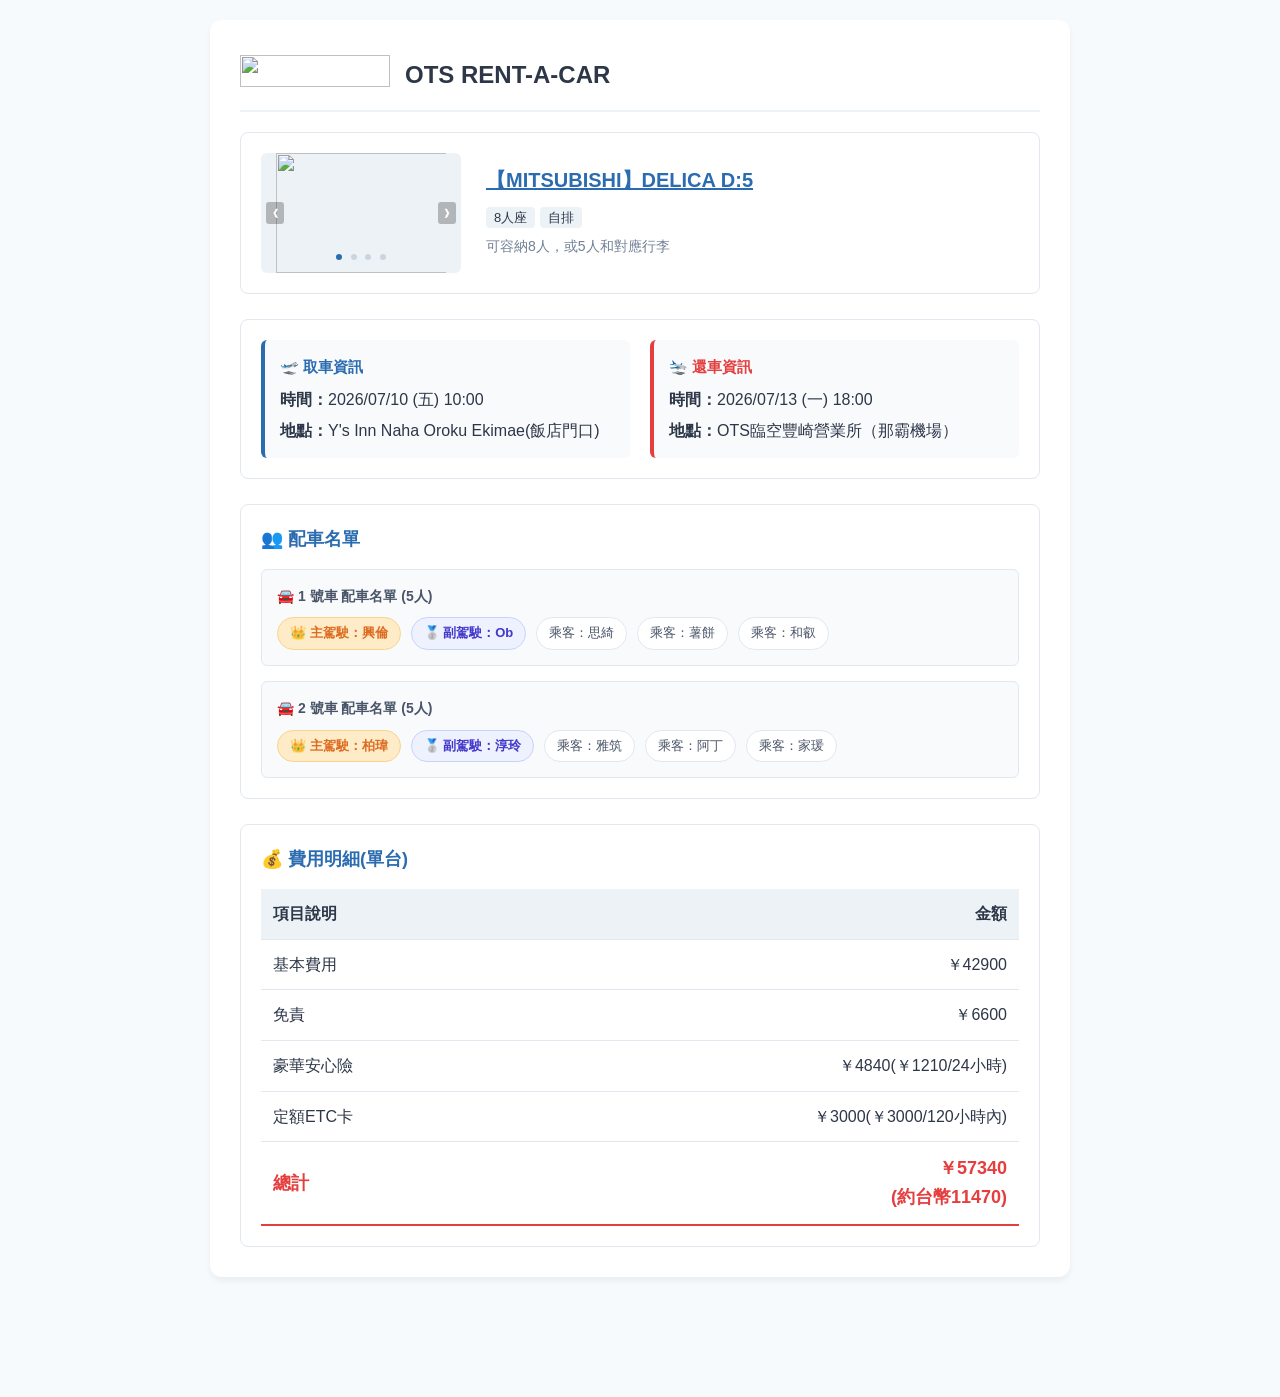
==== car-rental-info.html @ e094155f "初始化，上傳必要檔案" ====
<!DOCTYPE html>
<html lang="zh-TW">
<head>
    <meta charset="UTF-8">
    <meta name="viewport" content="width=device-width, initial-scale=1.0">
    <title>租車資訊</title>
    <style>
        :root {
            --primary-color: #2b6cb0;
            --secondary-color: #edf2f7;
            --text-color: #2d3748;
            --border-color: #e2e8f0;
        }

        body {
            font-family: 'Segoe UI', Tahoma, Geneva, Verdana, sans-serif, "Microsoft JhengHei";
            background-color: #f7fafc;
            color: var(--text-color);
            line-height: 1.6;
            margin: 0;
            padding: 20px 16px calc(60px + env(safe-area-inset-bottom) + 60px) 16px;
        }

        .container {
            max-width: 800px;
            margin: 0 auto;
            background: #ffffff;
            padding: 30px;
            border-radius: 12px;
            box-shadow: 0 4px 6px rgba(0, 0, 0, 0.05);
        }

        h2 {
            font-size: 18px;
            color: var(--primary-color);
            margin-top: 0;
            margin-bottom: 15px;
            display: flex;
            align-items: center;
        }

        /* 區塊通用樣式 */
        .section {
            background: #ffffff;
            border: 1px solid var(--border-color);
            border-radius: 8px;
            padding: 20px;
            margin-bottom: 25px;
        }

        /* 新增：獨立出來的車行頁首樣式 */
        .vendor-header-independent {
            display: flex;
            align-items: center;
            gap: 15px;
            margin-bottom: 20px;
            padding-bottom: 10px;
            border-bottom: 2px solid var(--secondary-color);
        }

        .vendor-logo {
            width: 150px;
            height: 50px;
            /* background-color: var(--primary-color); */
            border-radius: 50%;
            display: flex;
            align-items: center;
            justify-content: center;
            font-weight: bold;
            color: #ffffff;
            font-size: 11px;
            letter-spacing: 1px;
        }

        .vendor-name {
            font-size: 24px;
            font-weight: bold;
            color: var(--text-color);
        }

        /* 1. 純粹的車型資訊區塊 */
        .car-info-section {
            display: flex;
            align-items: center;
            gap: 25px;
        }

        .car-display {
            display: flex;
            align-items: center;
            gap: 25px;
            width: 100%;
        }

        /* 圖片輪播樣式 */
        .carousel-container {
            width: 200px;
            height: 120px;
            background-color: #edf2f7;
            border-radius: 6px;
            position: relative;
            overflow: hidden;
            flex-shrink: 0; /* 防止圖片被壓縮 */
        }

        .carousel-slides {
            width: 100%;
            height: 100%;
        }

        .carousel-slide {
            display: none;
            width: 100%;
            height: 100%;
            align-items: center;
            justify-content: center;
            color: #a0aec0;
            font-size: 12px;
            text-align: center;
            padding: 0 15px;
            box-sizing: border-box;
        }

        .carousel-slide.active {
            display: flex;
        }

        /* 輪播切換按鈕 */
        .carousel-btn {
            position: absolute;
            top: 50%;
            transform: translateY(-50%);
            background: rgba(0, 0, 0, 0.25);
            color: white;
            border: none;
            padding: 4px 6px;
            cursor: pointer;
            border-radius: 3px;
            font-size: 12px;
            user-select: none;
        }

        .carousel-btn:hover {
            background: rgba(0, 0, 0, 0.5);
        }

        .carousel-btn.prev { left: 5px; }
        .carousel-btn.next { right: 5px; }

        /* 輪播指示圓點 */
        .carousel-dots {
            position: absolute;
            bottom: 5px;
            width: 100%;
            text-align: center;
        }

        .dot {
            display: inline-block;
            width: 6px;
            height: 6px;
            margin: 0 2px;
            background: #cbd5e0;
            border-radius: 50%;
            cursor: pointer;
        }

        .dot.active {
            background: var(--primary-color);
        }

        /* 車型名稱連結樣式 */
        .car-link {
            color: var(--primary-color);
            text-decoration: underline;
            transition: color 0.2s;
        }

        .car-link:hover {
            color: #1a4975;
        }

        .car-details ul {
            list-style: none;
            padding: 0;
            margin: 0;
        }

        .car-details li {
            margin-bottom: 5px;
        }

        .badge {
            background-color: var(--secondary-color);
            padding: 3px 8px;
            border-radius: 4px;
            font-size: 13px;
            font-weight: 500;
        }

        /* 2. 取還車時間地點 */
        .rental-time-location {
            display: grid;
            grid-template-columns: 1fr 1fr;
            gap: 20px;
        }

        .time-box {
            background-color: #f8fafc;
            padding: 15px;
            border-radius: 6px;
            border-left: 4px solid var(--primary-color);
        }

        .time-box.return {
            border-left-color: #e53e3e;
        }

        .time-title {
            font-weight: bold;
            margin-bottom: 8px;
            font-size: 15px;
        }

        /* 3. 配車名單 */
        .car-group {
            background-color: #f8fafc;
            border: 1px solid var(--border-color);
            border-radius: 6px;
            padding: 15px;
            margin-bottom: 15px;
        }

        .car-group:last-child {
            margin-bottom: 0;
        }

        .car-group-title {
            font-size: 14px;
            font-weight: bold;
            color: #4a5568;
            margin-bottom: 10px;
        }

        .passenger-row {
            display: flex;
            flex-wrap: wrap;
            gap: 10px;
        }

        .passenger-tag {
            background-color: #ffffff;
            color: #4a5568;
            border: 1px solid #e2e8f0;
            padding: 5px 12px;
            border-radius: 20px;
            font-size: 13px;
        }

        /* 主副駕駛專屬顏色 */
        .passenger-tag.main-driver {
            background-color: #feebc8;
            color: #dd6b20;
            border: 1px solid #fbd38d;
            font-weight: bold;
        }

        .passenger-tag.sub-driver {
            background-color: #eef2ff;
            color: #4338ca;
            border: 1px solid #c7d2fe;
            font-weight: bold;
        }

        /* 4. 費用明細表格 */
        .fee-table {
            width: 100%;
            border-collapse: collapse;
            margin-top: 10px;
        }

        .fee-table th, .fee-table td {
            padding: 12px;
            text-align: left;
            border-bottom: 1px solid var(--border-color);
        }

        .fee-table th {
            background-color: var(--secondary-color);
            font-weight: 600;
        }

        .fee-table td.amount {
            text-align: right;
        }

        .fee-table tr.total-row {
            font-weight: bold;
            font-size: 18px;
            color: #e53e3e;
            border-bottom: 2px solid #e53e3e;
        }

        /* 📱 手機版 RWD 優化 */
        @media (max-width: 600px) {
            body {
                padding: 10px;
            }
            
            .container {
                padding: 20px;
            }

            .rental-time-location {
                grid-template-columns: 1fr;
            }

            /* 手機版：車行名稱置中 */
            .vendor-header-independent {
                justify-content: center;
                flex-direction: column;
                gap: 8px;
                text-align: center;
            }

            /* 手機版：車型框框內改為直式商品卡排版 */
            .car-info-section {
                padding: 15px;
            }

            .car-display {
                flex-direction: column;
                align-items: center;
                text-align: center;
                gap: 15px;
            }

            .carousel-container {
                width: 100%; /* 寬度拉滿，更有大圖氣勢 */
                height: 140px;
            }

            .car-details ul {
                display: flex;
                flex-direction: column;
                align-items: center;
            }
        }
    </style>
</head>
<body>

<div class="container">

    <div class="vendor-header-independent">
        <div class="vendor-logo"><img src="https://firebasestorage.googleapis.com/v0/b/briotravelgroupdatabase.firebasestorage.app/o/BrioTravelBook_Okinawa2026_PageImages%2FCar_Info%2FOTS_LOGO.webp?alt=media&token=e159061a-17e4-4454-ac7a-6fe2c78d367c" style="width:100%; height:80%; object-fit:cover;"></div>
        <div class="vendor-name">OTS RENT-A-CAR</div>
    </div>

    <div class="section car-info-section">
        <div class="car-display">
            <div class="carousel-container">
                <div class="carousel-slides">
                    <div class="carousel-slide active"><img src="https://firebasestorage.googleapis.com/v0/b/briotravelgroupdatabase.firebasestorage.app/o/BrioTravelBook_Okinawa2026_PageImages%2FCar_Info%2FCar_Exterior.webp?alt=media&token=0133272a-8f8e-4bbf-a88a-60ca5e75393b" style="width:150%; height:100%; object-fit: cover;"></div>
                    <div class="carousel-slide"><img src="https://firebasestorage.googleapis.com/v0/b/briotravelgroupdatabase.firebasestorage.app/o/BrioTravelBook_Okinawa2026_PageImages%2FCar_Info%2FCar_Interior_1.webp?alt=media&token=42cd283e-85c6-423d-9b87-bcb44ba8101b" style="width:200%; height:100%; object-fit: cover;"></div>
                    <div class="carousel-slide"><img src="https://firebasestorage.googleapis.com/v0/b/briotravelgroupdatabase.firebasestorage.app/o/BrioTravelBook_Okinawa2026_PageImages%2FCar_Info%2FCar_Interior_2.webp?alt=media&token=d7dae20b-b8de-4eec-b3c7-35c772980a19" style="width:200%; height:100%; object-fit: cover;"></div>
                    <div class="carousel-slide"><img src="https://firebasestorage.googleapis.com/v0/b/briotravelgroupdatabase.firebasestorage.app/o/BrioTravelBook_Okinawa2026_PageImages%2FCar_Info%2FCar_Interior_3.webp?alt=media&token=be913faf-d814-4418-98f8-2758e3c7a94a" style="width:200%; height:100%; object-fit: cover;"></div>
                </div>
                <button class="carousel-btn prev" onclick="moveSlide(-1)">&#10094;</button>
                <button class="carousel-btn next" onclick="moveSlide(1)">&#10095;</button>
                <div class="carousel-dots">
                    <span class="dot active" onclick="currentSlide(0)"></span>
                    <span class="dot" onclick="currentSlide(1)"></span>
                    <span class="dot" onclick="currentSlide(2)"></span>
                    <span class="dot" onclick="currentSlide(3)"></span>
                </div>
            </div>

            <div class="car-details">
                <h3 style="margin: 0 0 8px 0; font-size: 20px;">
                    <a href="https://www.otsinternational.jp/otsrentacar/cn/okinawa/class/wbclass/" target="_blank" class="car-link">【MITSUBISHI】DELICA D:5</a>
                </h3>
                <ul>
                    <li><span class="badge">8人座</span> <span class="badge">自排</span></li>
                    <li style="font-size: 14px; color: #718096; margin-top: 5px;">可容納8人，或5人和對應行李</li>
                </ul>
            </div>
        </div>
    </div>

    <div class="section rental-time-location">
        <div class="time-box">
            <div class="time-title" style="color: #2b6cb0;">🛫 取車資訊</div>
            <div><strong>時間：</strong>2026/07/10 (五) 10:00</div>
            <div style="margin-top: 5px;"><strong>地點：</strong>Y's Inn Naha Oroku Ekimae(飯店門口)</div>
        </div>
        <div class="time-box return">
            <div class="time-title" style="color: #e53e3e;">🛬 還車資訊</div>
            <div><strong>時間：</strong>2026/07/13 (一) 18:00</div>
            <div style="margin-top: 5px;"><strong>地點：</strong>OTS臨空豐崎營業所（那霸機場）</div>
        </div>
    </div>

    <div class="section">
        <h2>👥 配車名單</h2>
        
        <div class="car-group">
            <div class="car-group-title">🚘 1 號車 配車名單 (5人)</div>
            <div class="passenger-row">
                <span class="passenger-tag main-driver">👑 主駕駛：興倫</span>
                <span class="passenger-tag sub-driver">🥈 副駕駛：Ob</span>
                <span class="passenger-tag">乘客：思綺</span>
                <span class="passenger-tag">乘客：薯餅</span>
                <span class="passenger-tag">乘客：和叡</span>
            </div>
        </div>

        <div class="car-group">
            <div class="car-group-title">🚘 2 號車 配車名單 (5人)</div>
            <div class="passenger-row">
                <span class="passenger-tag main-driver">👑 主駕駛：柏瑋</span>
                <span class="passenger-tag sub-driver">🥈 副駕駛：淳玲</span>
                <span class="passenger-tag">乘客：雅筑</span>
                <span class="passenger-tag">乘客：阿丁</span>
                <span class="passenger-tag">乘客：家瑗</span>
            </div>
        </div>
    </div>

    <div class="section" style="margin-bottom: 0;">
        <h2>💰 費用明細(單台)</h2>
        <table class="fee-table">
            <thead>
                <tr>
                    <th>項目說明</th>
                    <th style="text-align: right;">金額</th>
                </tr>
            </thead>
            <tbody>
                <tr>
                    <td>基本費用</td>
                    <td class="amount">￥42900</td>
                </tr>
                <tr>
                    <td>免責</td>
                    <td class="amount">￥6600</td>
                </tr>
                <tr>
                    <td>豪華安心險</td>
                    <td class="amount">￥4840(￥1210/24小時)</td>
                </tr>
                <tr>
                    <td>定額ETC卡</td>
                    <td class="amount">￥3000(￥3000/120小時內)</td>
                </tr>
                <tr class="total-row">
                    <td>總計</td>
                    <td class="amount">￥57340<br>(約台幣11470)</td>
                </tr>
            </tbody>
        </table>
    </div>
</div>

<script>
    let slideIndex = 0;
    const slides = document.querySelectorAll('.carousel-slide');
    const dots = document.querySelectorAll('.dot');

    function showSlide(index) {
        if (index >= slides.length) slideIndex = 0;
        if (index < 0) slideIndex = slides.length - 1;
        
        slides.forEach(slide => slide.classList.remove('active'));
        dots.forEach(dot => dot.classList.remove('active'));
        
        slides[slideIndex].classList.add('active');
        dots[slideIndex].classList.add('active');
    }

    function moveSlide(n) {
        slideIndex += n;
        showSlide(slideIndex);
    }

    function currentSlide(n) {
        slideIndex = n;
        showSlide(slideIndex);
    }
</script>

</body>
</html>
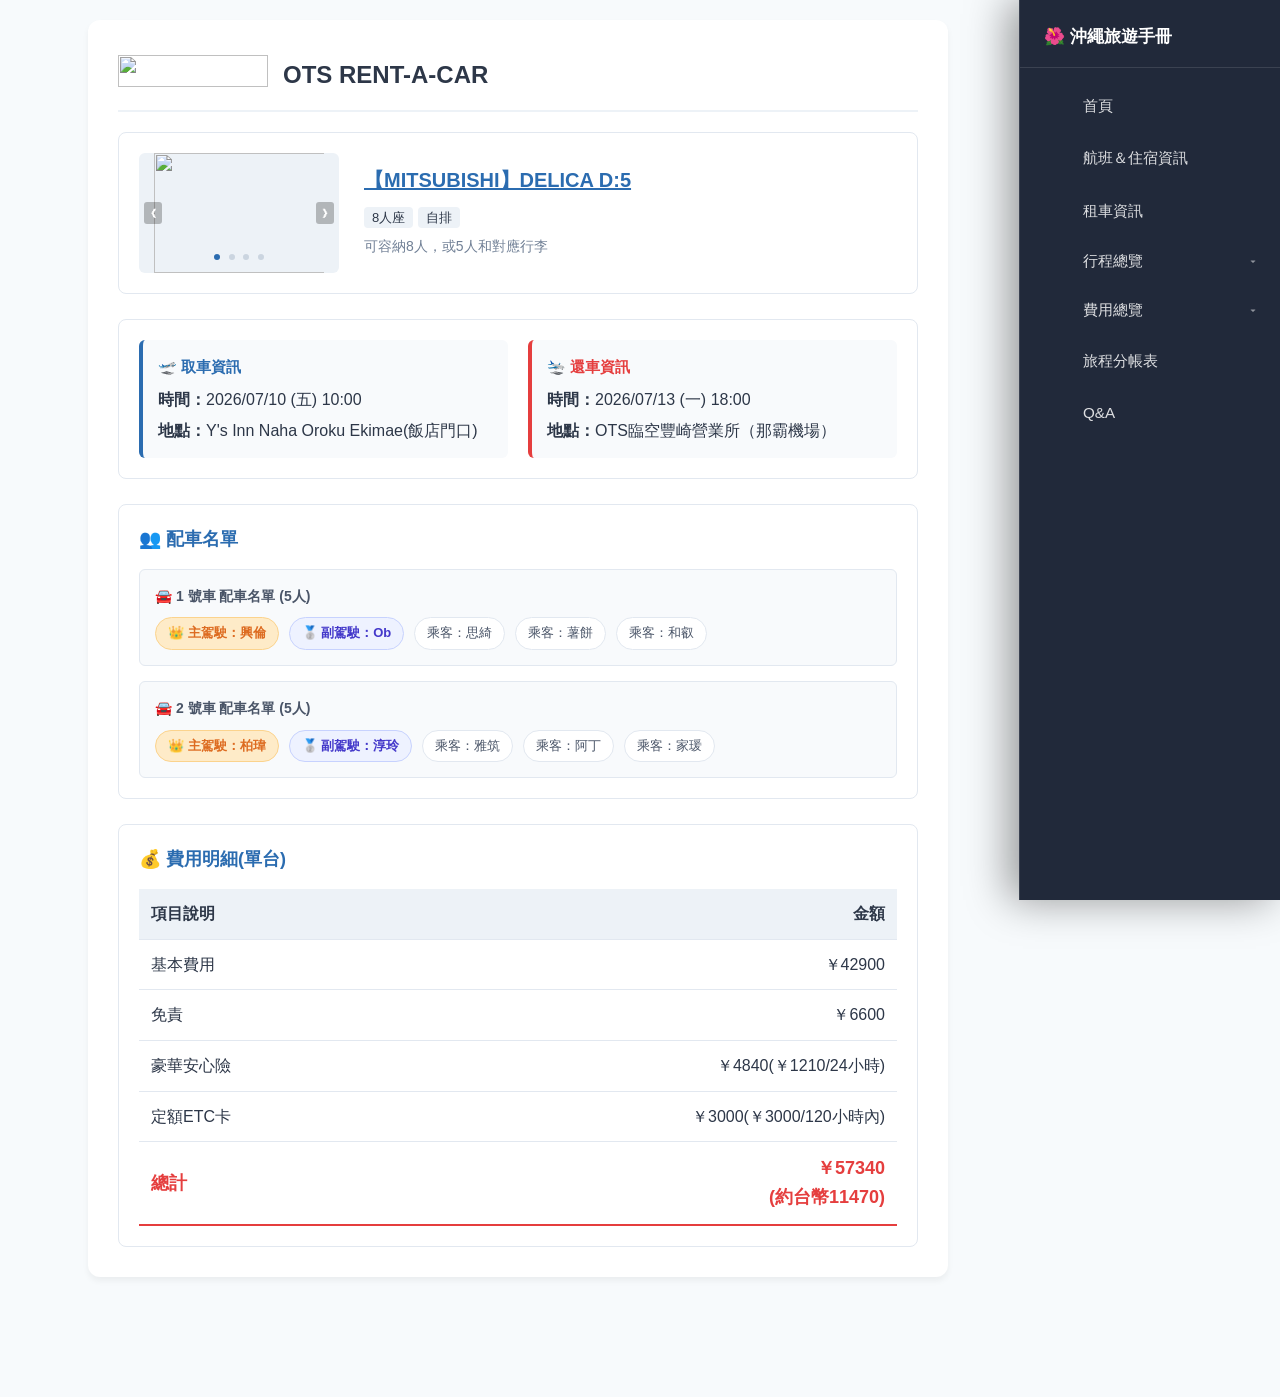
==== commit 02ad4b46: "補導覽列程式碼" ====
--- a/car-rental-info.html
+++ b/car-rental-info.html
@@ -4,6 +4,12 @@
     <meta charset="UTF-8">
     <meta name="viewport" content="width=device-width, initial-scale=1.0">
     <title>租車資訊</title>
+
+    <!-- 🔧 PWA 設定 -->
+    <link rel="manifest" href="manifest.json">
+    <meta name="theme-color" content="#0f172a">
+    <link rel="stylesheet" href="css/nav.css">
+
     <style>
         :root {
             --primary-color: #2b6cb0;
@@ -349,6 +355,9 @@
     </style>
 </head>
 <body>
+
+<!-- 🍔 側邊導覽列插入點（由 js/nav.js 動態載入內容） -->
+<div id="nav-placeholder"></div>
 
 <div class="container">
 
@@ -489,5 +498,19 @@
     }
 </script>
 
+<!-- 🍔 載入側邊導覽列邏輯 -->
+<script src="js/nav.js"></script>
+
+<!-- 🔧 註冊 Service Worker（支援離線與安裝） -->
+<script>
+    if ('serviceWorker' in navigator) {
+        window.addEventListener('load', () => {
+            navigator.serviceWorker.register('sw.js')
+                .then((reg) => console.log('Service Worker 註冊成功：', reg.scope))
+                .catch((err) => console.error('Service Worker 註冊失敗：', err));
+        });
+    }
+</script>
+
 </body>
-</html>+</html>
--- a/css/nav.css
+++ b/css/nav.css
@@ -0,0 +1,232 @@
+/* ==========================================
+   🍔 漢堡選單按鈕（固定右上角）
+   ========================================== */
+.nav-toggle {
+    position: fixed;
+    top: 20px;
+    right: 16px;
+    width: 44px;
+    height: 44px;
+    background: rgba(255, 255, 255, 0.12);
+    backdrop-filter: blur(12px);
+    -webkit-backdrop-filter: blur(12px);
+    border: 1px solid rgba(255, 255, 255, 0.25);
+    border-radius: 50%;
+    display: flex;
+    flex-direction: column;
+    align-items: center;
+    justify-content: center;
+    gap: 4px;
+    cursor: pointer;
+    z-index: 210;
+    box-shadow: 0 4px 15px rgba(0, 0, 0, 0.2);
+    transition: transform 0.2s ease, background 0.3s ease;
+}
+.nav-toggle:active {
+    transform: scale(0.92);
+    background: rgba(255, 255, 255, 0.2);
+}
+.nav-toggle span {
+    display: block;
+    width: 18px;
+    height: 2px;
+    background: #ffffff;
+    border-radius: 2px;
+    transition: transform 0.3s ease, opacity 0.3s ease;
+}
+/* 選單開啟時，漢堡圖示變成 X */
+.nav-toggle.active span:nth-child(1) {
+    transform: translateY(6px) rotate(45deg);
+}
+.nav-toggle.active span:nth-child(2) {
+    opacity: 0;
+}
+.nav-toggle.active span:nth-child(3) {
+    transform: translateY(-6px) rotate(-45deg);
+}
+
+/* ==========================================
+   遮罩
+   ========================================== */
+.nav-overlay {
+    position: fixed;
+    top: 0;
+    left: 0;
+    width: 100%;
+    height: 100%;
+    background: rgba(0, 0, 0, 0.45);
+    opacity: 0;
+    pointer-events: none;
+    transition: opacity 0.35s ease;
+    z-index: 219;
+}
+.nav-overlay.open {
+    opacity: 1;
+    pointer-events: auto;
+}
+
+/* ==========================================
+   側邊導覽列主體（從右側滑入）
+   ========================================== */
+.side-nav {
+    position: fixed;
+    top: 0;
+    right: -85%;
+    width: 80%;
+    max-width: 320px;
+    height: 100%;
+    background: rgba(15, 23, 42, 0.92);
+    backdrop-filter: blur(24px);
+    -webkit-backdrop-filter: blur(24px);
+    border-left: 1px solid rgba(255, 255, 255, 0.15);
+    box-shadow: -10px 0 40px rgba(0, 0, 0, 0.4);
+    z-index: 220;
+    transition: right 0.4s cubic-bezier(0.16, 1, 0.3, 1);
+    display: flex;
+    flex-direction: column;
+    color: #ffffff;
+}
+.side-nav.open {
+    right: 0;
+}
+
+.nav-header {
+    display: flex;
+    align-items: center;
+    justify-content: space-between;
+    padding: 24px 20px 16px 24px;
+    border-bottom: 1px solid rgba(255, 255, 255, 0.12);
+}
+.nav-title {
+    font-size: 1.05rem;
+    font-weight: bold;
+}
+.nav-close {
+    background: rgba(255, 255, 255, 0.1);
+    border: none;
+    color: #ffffff;
+    width: 32px;
+    height: 32px;
+    border-radius: 50%;
+    font-size: 0.95rem;
+    cursor: pointer;
+    display: flex;
+    align-items: center;
+    justify-content: center;
+    transition: background 0.2s ease;
+}
+.nav-close:active {
+    background: rgba(255, 255, 255, 0.25);
+}
+
+.nav-list {
+    list-style: none;
+    margin: 0;
+    padding: 12px 0;
+    overflow-y: auto;
+}
+.nav-list a {
+    display: flex;
+    align-items: center;
+    gap: 14px;
+    padding: 14px 24px;
+    color: rgba(255, 255, 255, 0.85);
+    text-decoration: none;
+    font-size: 0.95rem;
+    border-left: 3px solid transparent;
+    transition: background 0.2s ease, color 0.2s ease, border-color 0.2s ease;
+}
+.nav-list a:active {
+    background: rgba(255, 255, 255, 0.08);
+}
+.nav-icon {
+    font-size: 1.1rem;
+    width: 22px;
+    text-align: center;
+}
+
+/* ==========================================
+   📁 分類群組（手風琴展開/收合）
+   ========================================== */
+.nav-group-header {
+    width: 100%;
+    display: flex;
+    align-items: center;
+    gap: 14px;
+    padding: 14px 24px;
+    background: none;
+    border: none;
+    border-left: 3px solid transparent;
+    color: rgba(255, 255, 255, 0.85);
+    font-size: 0.95rem;
+    font-family: inherit;
+    cursor: pointer;
+    text-align: left;
+    transition: background 0.2s ease;
+}
+.nav-group-header:active {
+    background: rgba(255, 255, 255, 0.08);
+}
+.nav-group-header span:nth-child(2) {
+    flex: 1;
+}
+.nav-chevron {
+    font-size: 0.75rem;
+    transition: transform 0.3s ease;
+    color: rgba(255, 255, 255, 0.5);
+}
+/* 群組展開時，標題變亮、箭頭翻轉 */
+.nav-group.open .nav-group-header {
+    color: #ffffff;
+    border-left-color: #38bdf8;
+}
+.nav-group.open .nav-chevron {
+    transform: rotate(180deg);
+}
+
+.nav-group-list {
+    list-style: none;
+    max-height: 0;
+    overflow: hidden;
+    transition: max-height 0.3s ease;
+    background: rgba(0, 0, 0, 0.15);
+}
+.nav-group.open .nav-group-list {
+    max-height: 400px; /* 給足夠空間讓群組內項目完整展開 */
+}
+.nav-group-list a {
+    padding: 12px 24px 12px 48px;
+    font-size: 0.9rem;
+}
+
+/* 當前頁面高亮 */
+.nav-list a.current {
+    background: rgba(255, 255, 255, 0.1);
+    color: #ffffff;
+    border-left-color: #38bdf8;
+    font-weight: 600;
+}
+
+/* ==========================================
+   電腦版：選單改為常駐側邊欄，不用點漢堡也能看到
+   ========================================== */
+@media (min-width: 992px) {
+    .nav-toggle {
+        display: none;
+    }
+    .nav-overlay {
+        display: none;
+    }
+    .side-nav {
+        right: 0;
+        max-width: 260px;
+        border-left: 1px solid rgba(255, 255, 255, 0.12);
+    }
+    .nav-close {
+        display: none;
+    }
+    /* 電腦版時，把主內容往左推，避免被側邊欄蓋住 */
+    body.has-side-nav-desktop {
+        padding-right: 260px;
+    }
+}
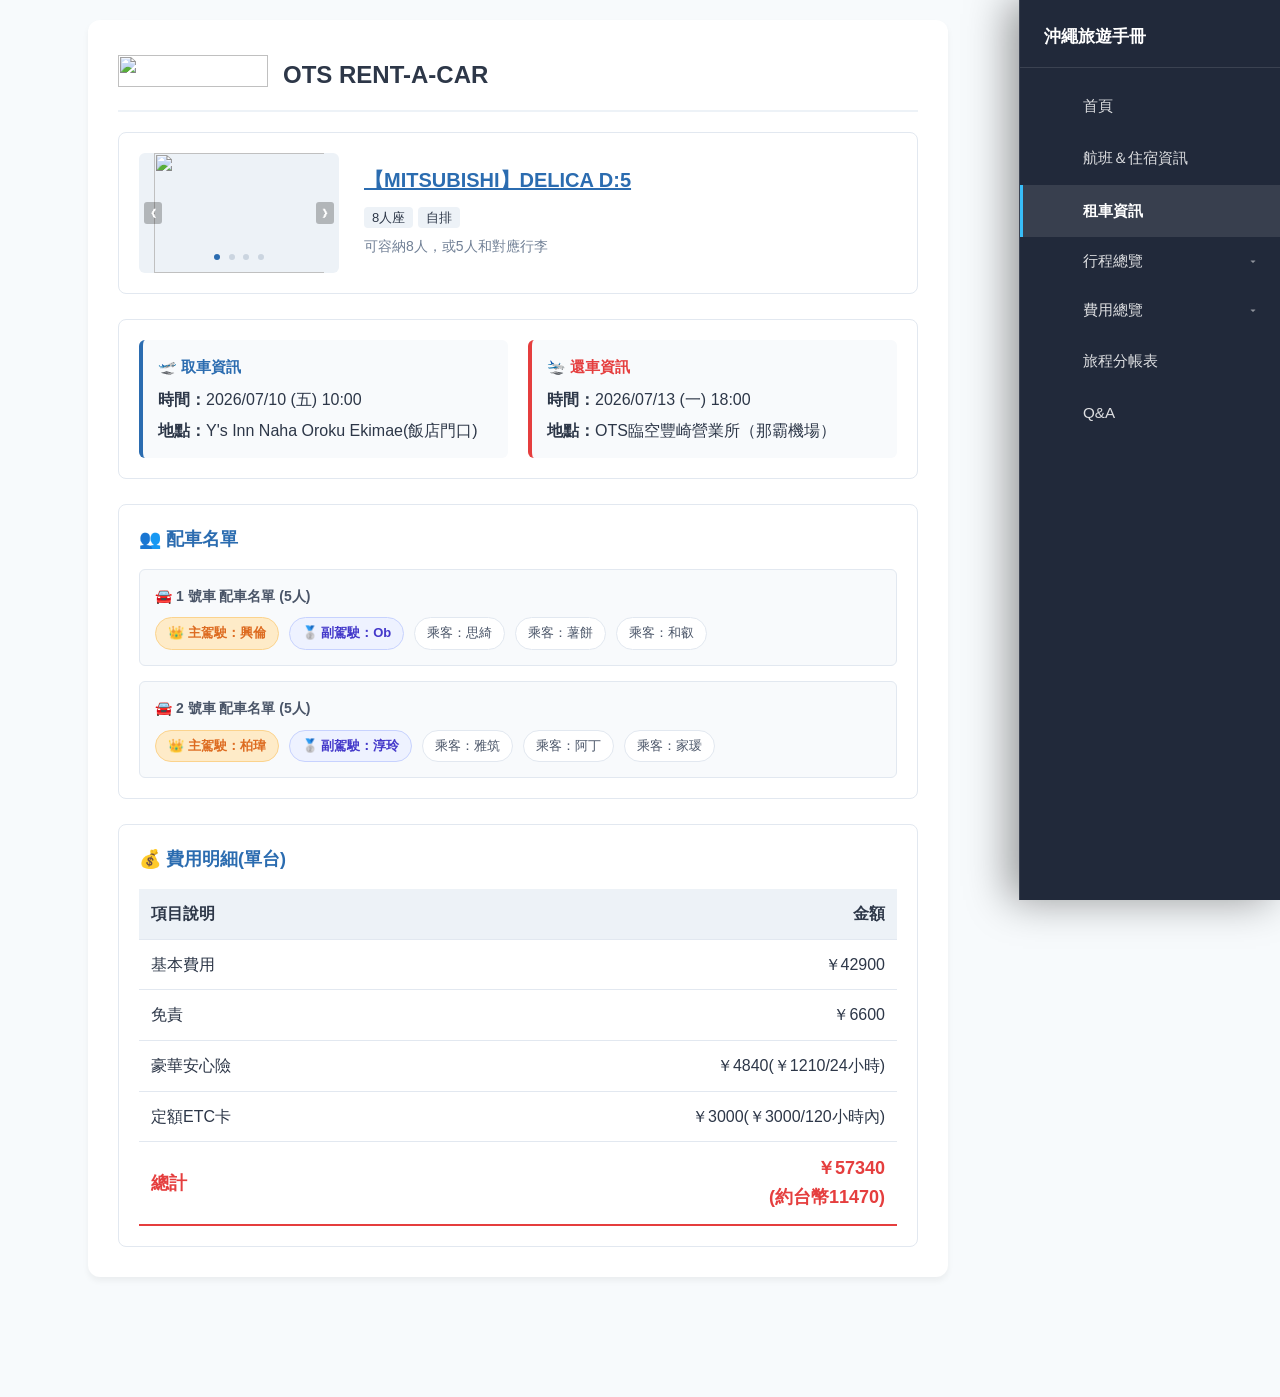
==== commit b99d6548: "新增IOS安裝提示" ====
--- a/car-rental-info.html
+++ b/car-rental-info.html
@@ -9,6 +9,7 @@
     <link rel="manifest" href="manifest.json">
     <meta name="theme-color" content="#0f172a">
     <link rel="stylesheet" href="css/nav.css">
+    <link rel="stylesheet" href="css/ios-install.css">
 
     <style>
         :root {
@@ -500,6 +501,7 @@
 
 <!-- 🍔 載入側邊導覽列邏輯 -->
 <script src="js/nav.js"></script>
+<script src="js/ios-install.js"></script>
 
 <!-- 🔧 註冊 Service Worker（支援離線與安裝） -->
 <script>
--- a/css/nav.css
+++ b/css/nav.css
@@ -7,10 +7,12 @@
     right: 16px;
     width: 44px;
     height: 44px;
-    background: rgba(255, 255, 255, 0.12);
+    /* 改用固定深色底（跟側邊欄、首頁主題色一致），
+       不依賴頁面背景深淺，白底頁面也能保持清楚的對比度 */
+    background: rgba(15, 23, 42, 0.85);
     backdrop-filter: blur(12px);
     -webkit-backdrop-filter: blur(12px);
-    border: 1px solid rgba(255, 255, 255, 0.25);
+    border: 1px solid rgba(255, 255, 255, 0.15);
     border-radius: 50%;
     display: flex;
     flex-direction: column;
@@ -19,12 +21,12 @@
     gap: 4px;
     cursor: pointer;
     z-index: 210;
-    box-shadow: 0 4px 15px rgba(0, 0, 0, 0.2);
+    box-shadow: 0 4px 15px rgba(0, 0, 0, 0.25);
     transition: transform 0.2s ease, background 0.3s ease;
 }
 .nav-toggle:active {
     transform: scale(0.92);
-    background: rgba(255, 255, 255, 0.2);
+    background: rgba(15, 23, 42, 0.95);
 }
 .nav-toggle span {
     display: block;
@@ -225,8 +227,10 @@
     .nav-close {
         display: none;
     }
-    /* 電腦版時，把主內容往左推，避免被側邊欄蓋住 */
-    body.has-side-nav-desktop {
-        padding-right: 260px;
-    }
-}
+    /* 電腦版時，主內容自動留出側邊欄空間
+       直接寫在media query裡（不靠JS加class），
+       這樣頁面一開始渲染就有留白，不會等導覽列載入完才突然跳動 */
+    body {
+        padding-right: 260px !important;
+    }
+}
--- a/css/ios-install.css
+++ b/css/ios-install.css
@@ -0,0 +1,77 @@
+/* ==========================================
+   📱 iOS 加入主畫面提示卡片
+   ========================================== */
+.ios-install-banner {
+    position: fixed;
+    left: 12px;
+    right: 12px;
+    bottom: 18px;
+    z-index: 200;
+    background: rgba(255, 255, 255, 0.12);
+    backdrop-filter: blur(20px);
+    -webkit-backdrop-filter: blur(20px);
+    border: 1px solid rgba(255, 255, 255, 0.2);
+    border-radius: 16px;
+    padding: 14px 16px;
+    display: flex;
+    align-items: center;
+    gap: 12px;
+    box-shadow: 0 10px 30px rgba(0, 0, 0, 0.3);
+
+    /* 固定深色底，理由跟漢堡按鈕一樣：
+       不管疊在首頁深色背景還是其他頁面的白底上，都要維持一致對比度 */
+    background-color: #0f172a;
+
+    animation: iosBannerSlideUp 0.4s cubic-bezier(0.16, 1, 0.3, 1);
+}
+
+@keyframes iosBannerSlideUp {
+    from { transform: translateY(20px); opacity: 0; }
+    to { transform: translateY(0); opacity: 1; }
+}
+
+.ios-install-icon {
+    width: 38px;
+    height: 38px;
+    border-radius: 50%;
+    background: rgba(255, 255, 255, 0.12);
+    display: flex;
+    align-items: center;
+    justify-content: center;
+    flex-shrink: 0;
+    font-size: 1.1rem;
+}
+
+.ios-install-text {
+    font-size: 0.85rem;
+    color: #ffffff;
+    line-height: 1.5;
+    padding-right: 14px;
+}
+.ios-install-text .ios-install-sub {
+    color: rgba(255, 255, 255, 0.6);
+    font-size: 0.78rem;
+}
+
+.ios-install-close {
+    position: absolute;
+    top: 8px;
+    right: 10px;
+    background: none;
+    border: none;
+    color: rgba(255, 255, 255, 0.5);
+    font-size: 0.9rem;
+    cursor: pointer;
+    padding: 4px 6px;
+    line-height: 1;
+}
+.ios-install-close:active {
+    color: rgba(255, 255, 255, 0.8);
+}
+
+/* 電腦版用不到這個提示（iOS加入主畫面是行動裝置情境），保險起見隱藏 */
+@media (min-width: 992px) {
+    .ios-install-banner {
+        display: none;
+    }
+}
